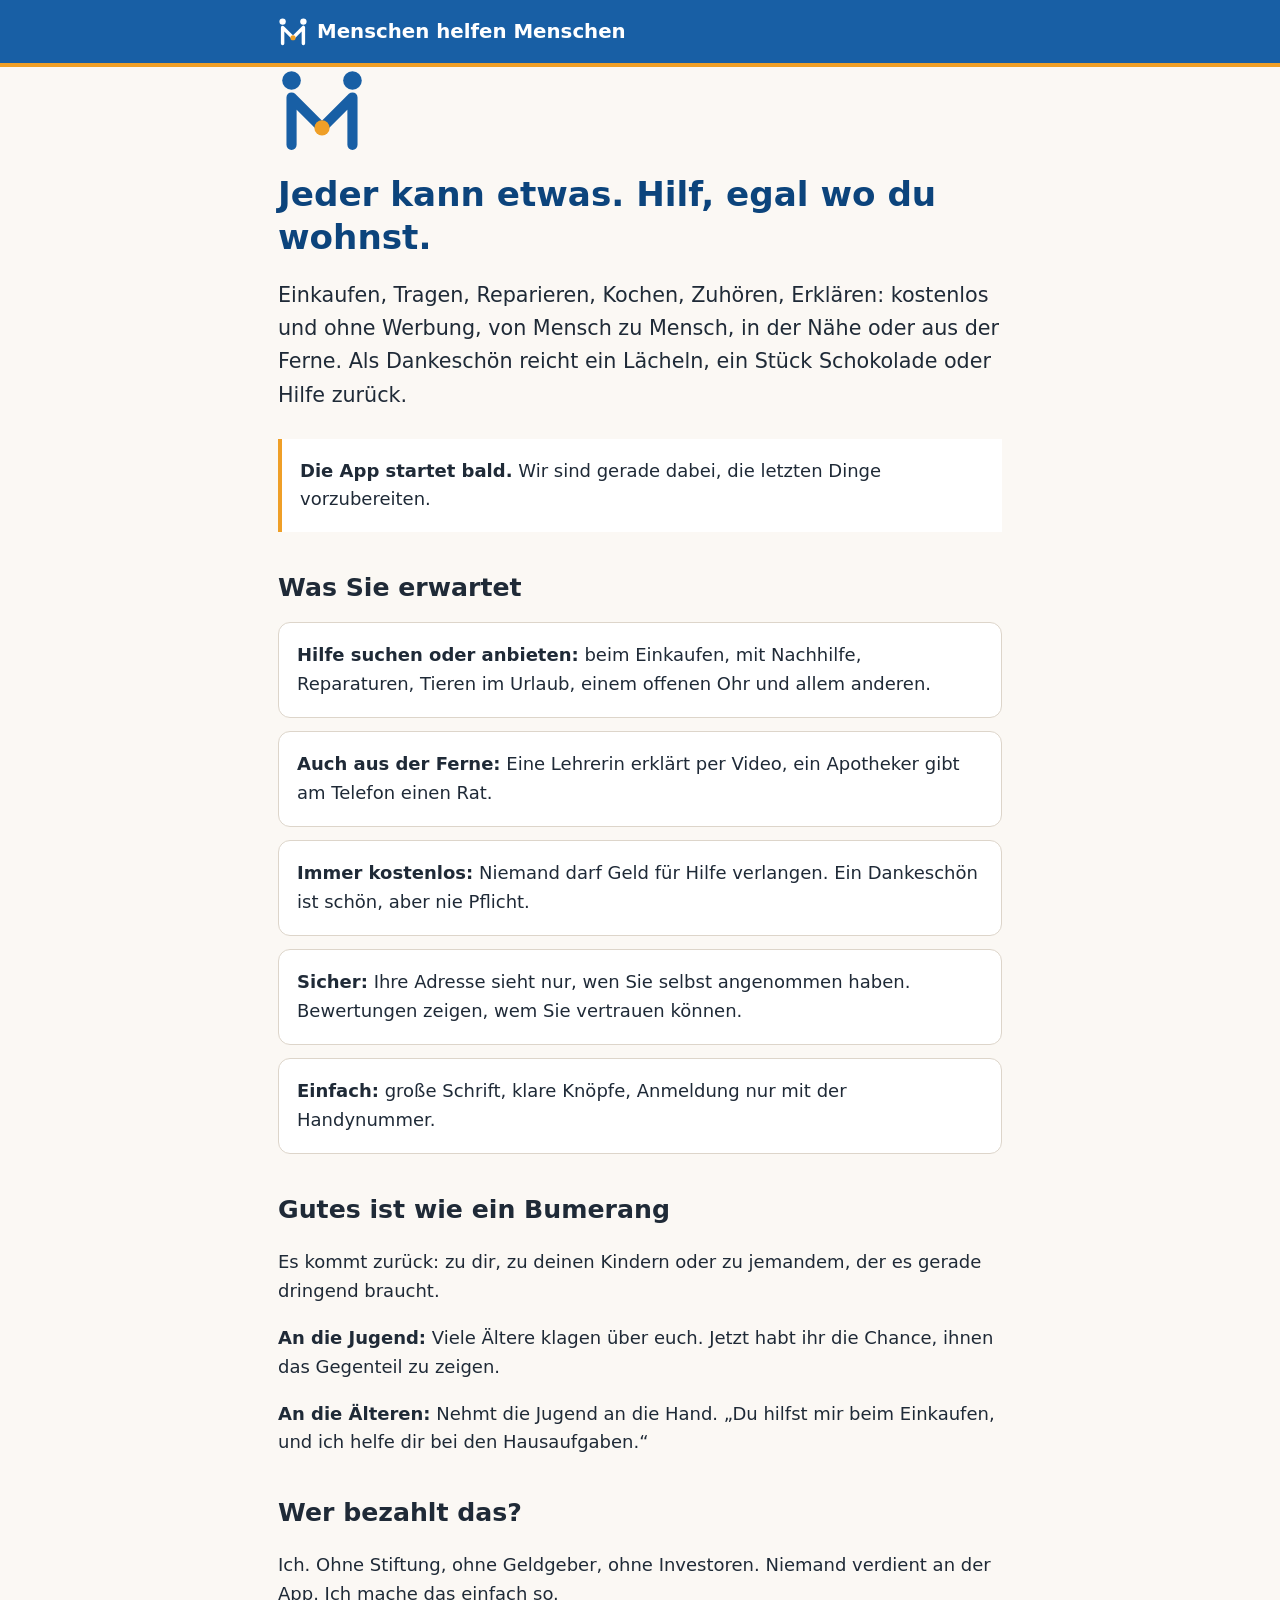
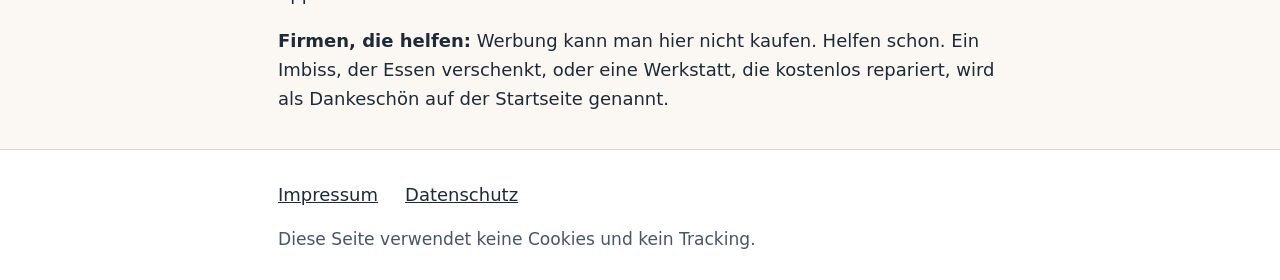
==== index.html @ de717355 "Startseite „Bald geht's los“ für mhm-app.de mit Impressum und Datenschutz Co-Authored-By: Claude Opu" ====
<!doctype html>
<html lang="de">
<head>
  <meta charset="utf-8">
  <meta name="viewport" content="width=device-width, initial-scale=1">
  <title>Menschen helfen Menschen – bald für Sie da</title>
  <meta name="description" content="Menschen helfen Menschen: kostenlos, ohne Werbung, von Mensch zu Mensch. In der Nähe oder aus der Ferne, in ganz Deutschland. Die App startet bald.">
  <meta name="theme-color" content="#185fa5">
  <link rel="icon" href="icon.svg" type="image/svg+xml">
  <link rel="stylesheet" href="style.css">
</head>
<body>
  <header class="kopf">
    <div class="innen">
      <a class="marke" href="./">
        <svg width="30" height="30" viewBox="6 6 52 52" aria-hidden="true"><path d="M14 52V24l18 18 18-18v28" fill="none" stroke="#fff" stroke-width="6" stroke-linecap="round" stroke-linejoin="round"/><circle cx="14" cy="14" r="5.5" fill="#fff"/><circle cx="50" cy="14" r="5.5" fill="#fff"/><circle cx="32" cy="42" r="4.5" fill="#ef9f27"/></svg>
        Menschen helfen Menschen
      </a>
    </div>
  </header>

  <main class="innen">
    <svg class="zeichen" width="88" height="88" viewBox="6 6 52 52" aria-hidden="true"><path d="M14 52V24l18 18 18-18v28" fill="none" stroke="#185fa5" stroke-width="6" stroke-linecap="round" stroke-linejoin="round"/><circle cx="14" cy="14" r="5.5" fill="#185fa5"/><circle cx="50" cy="14" r="5.5" fill="#185fa5"/><circle cx="32" cy="42" r="4.5" fill="#ef9f27"/></svg>
    <h1>Jeder kann etwas. Hilf, egal wo du wohnst.</h1>
    <p class="gross">Einkaufen, Tragen, Reparieren, Kochen, Zuhören, Erklären: kostenlos und ohne Werbung, von Mensch zu Mensch, in der Nähe oder aus der Ferne. Als Dankeschön reicht ein Lächeln, ein Stück Schokolade oder Hilfe zurück.</p>

    <p class="bald"><strong>Die App startet bald.</strong> Wir sind gerade dabei, die letzten Dinge vorzubereiten.</p>

    <section aria-labelledby="was-titel">
      <h2 id="was-titel">Was Sie erwartet</h2>
      <ul class="karten">
        <li><strong>Hilfe suchen oder anbieten:</strong> beim Einkaufen, mit Nachhilfe, Reparaturen, Tieren im Urlaub, einem offenen Ohr und allem anderen.</li>
        <li><strong>Auch aus der Ferne:</strong> Eine Lehrerin erklärt per Video, ein Apotheker gibt am Telefon einen Rat.</li>
        <li><strong>Immer kostenlos:</strong> Niemand darf Geld für Hilfe verlangen. Ein Dankeschön ist schön, aber nie Pflicht.</li>
        <li><strong>Sicher:</strong> Ihre Adresse sieht nur, wen Sie selbst angenommen haben. Bewertungen zeigen, wem Sie vertrauen können.</li>
        <li><strong>Einfach:</strong> große Schrift, klare Knöpfe, Anmeldung nur mit der Handynummer.</li>
      </ul>
    </section>

    <section aria-labelledby="bumerang-titel">
      <h2 id="bumerang-titel">Gutes ist wie ein Bumerang</h2>
      <p>Es kommt zurück: zu dir, zu deinen Kindern oder zu jemandem, der es gerade dringend braucht.</p>
      <p><strong>An die Jugend:</strong> Viele Ältere klagen über euch. Jetzt habt ihr die Chance, ihnen das Gegenteil zu zeigen.</p>
      <p><strong>An die Älteren:</strong> Nehmt die Jugend an die Hand. „Du hilfst mir beim Einkaufen, und ich helfe dir bei den Hausaufgaben.“</p>
    </section>

    <section aria-labelledby="geld-titel">
      <h2 id="geld-titel">Wer bezahlt das?</h2>
      <p>Ich. Ohne Stiftung, ohne Geldgeber, ohne Investoren. Niemand verdient an der App. Ich mache das einfach so.</p>
      <p><strong>Firmen, die helfen:</strong> Werbung kann man hier nicht kaufen. Helfen schon. Ein Imbiss, der Essen verschenkt, oder eine Werkstatt, die kostenlos repariert, wird als Dankeschön auf der Startseite genannt.</p>
    </section>
  </main>

  <footer class="fuss">
    <div class="innen">
      <nav aria-label="Rechtliches">
        <a href="impressum.html">Impressum</a>
        <a href="datenschutz.html">Datenschutz</a>
      </nav>
      <p>Diese Seite verwendet keine Cookies und kein Tracking.</p>
    </div>
  </footer>
</body>
</html>
---- style.css ----
:root {
  --brand: #185fa5;
  --brand-dark: #0c447c;
  --accent: #ef9f27;
  --ink: #1f2a37;
  --ink-muted: #475569;
  --page: #fbf8f4;
  --surface: #ffffff;
  --line: #ddd5ca;
}
* { box-sizing: border-box; }
html { font-size: 18px; }
body {
  margin: 0;
  background: var(--page);
  color: var(--ink);
  font-family: system-ui, -apple-system, "Segoe UI", Roboto, Arial, sans-serif;
  line-height: 1.6;
}
.innen { max-width: 42rem; margin: 0 auto; padding: 0 16px; }
.kopf { background: var(--brand); border-bottom: 4px solid var(--accent); }
.kopf .innen { display: flex; align-items: center; min-height: 3.5rem; }
.marke {
  display: inline-flex; align-items: center; gap: 0.5rem; min-height: 44px;
  color: #fff; font-weight: 600; font-size: 1.1rem; text-decoration: none;
}
.marke:focus-visible { outline: 3px solid #fff; outline-offset: 2px; }
main { padding-top: 2rem; padding-bottom: 2rem; }
.zeichen { display: block; margin-bottom: 1rem; }
h1 { color: var(--brand-dark); font-size: 1.9rem; line-height: 1.25; margin: 0 0 1rem; }
h2 { font-size: 1.4rem; margin: 2rem 0 0.75rem; }
.gross { font-size: 1.15rem; }
.bald {
  background: var(--surface); border-left: 4px solid var(--accent);
  padding: 1rem; margin: 1.5rem 0;
}
.karten { list-style: none; padding: 0; margin: 0; display: grid; gap: 0.75rem; }
.karten li { background: var(--surface); border: 1px solid var(--line); border-radius: 12px; padding: 1rem; }
a { color: var(--brand-dark); }
a:focus-visible { outline: 3px solid var(--ink); outline-offset: 2px; }
.fuss { border-top: 1px solid var(--line); background: var(--surface); margin-top: 2rem; }
.fuss .innen { padding-top: 1.25rem; padding-bottom: 1.5rem; }
.fuss nav { display: flex; flex-wrap: wrap; gap: 1.5rem; }
.fuss nav a { display: inline-flex; align-items: center; min-height: 44px; color: var(--ink); }
.fuss p { color: var(--ink-muted); font-size: 0.95rem; margin: 0.5rem 0 0; }
.recht h1 { font-size: 1.7rem; }
.recht p, .recht li { max-width: 40rem; }
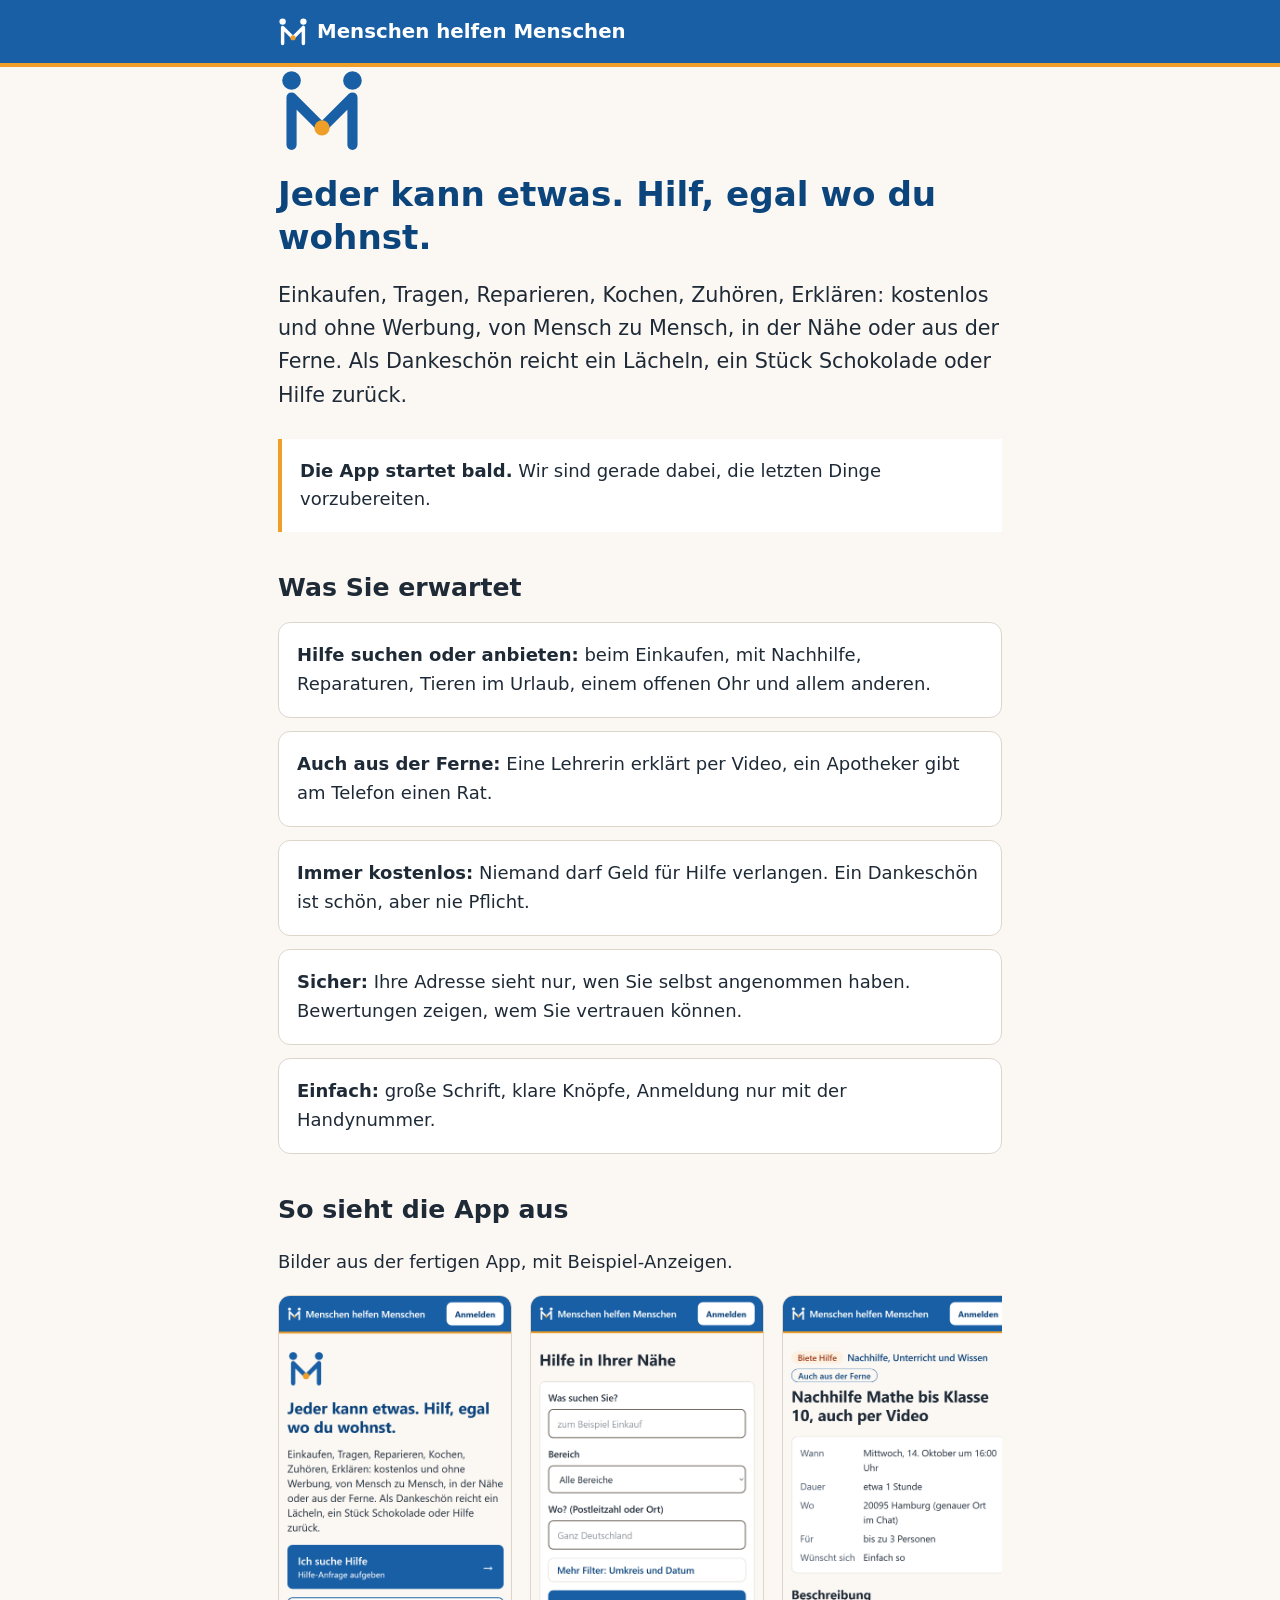
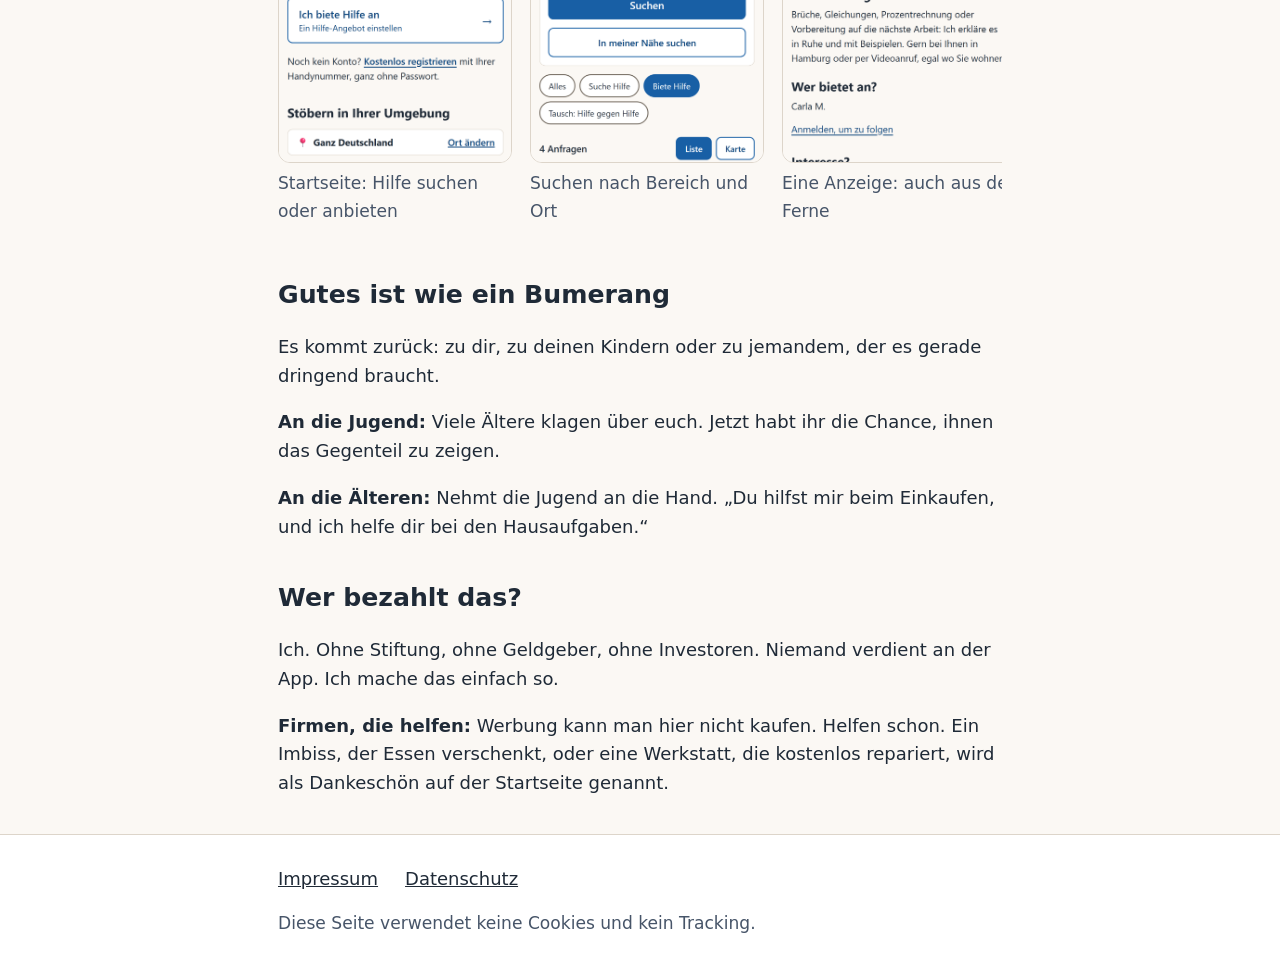
==== commit a89fbb81: "Bilder aus der App auf der Startseite Co-Authored-By: Claude Opus 5.5 <noreply@anthropic.com>" ====
--- a/index.html
+++ b/index.html
@@ -37,6 +37,18 @@
       </ul>
     </section>
 
+    <section aria-labelledby="bilder-titel">
+      <h2 id="bilder-titel">So sieht die App aus</h2>
+      <p>Bilder aus der fertigen App, mit Beispiel-Anzeigen.</p>
+      <div class="galerie" tabindex="0" role="region" aria-label="Bilder aus der App, seitlich blätterbar">
+        <figure><img src="bilder/1-start.png" width="500" height="1000" loading="lazy" alt="Startseite der App mit der Botschaft „Jeder kann etwas“ und den Knöpfen „Ich suche Hilfe“ und „Ich biete Hilfe an“"><figcaption>Startseite: Hilfe suchen oder anbieten</figcaption></figure>
+        <figure><img src="bilder/2-angebote.png" width="500" height="1500" loading="lazy" alt="Suche nach Hilfe-Angeboten mit Filtern für Bereich und Ort und einer Liste von Angeboten"><figcaption>Suchen nach Bereich und Ort</figcaption></figure>
+        <figure><img src="bilder/3-anzeige.png" width="500" height="1500" loading="lazy" alt="Anzeige „Nachhilfe Mathe bis Klasse 10, auch per Video“ mit Termin, Ort und Sicherheitshinweis"><figcaption>Eine Anzeige: auch aus der Ferne</figcaption></figure>
+        <figure><img src="bilder/4-helferin.png" width="500" height="1400" loading="lazy" alt="Profil einer Helferin, Lehrerin, mit ihren Fähigkeiten und Zeiten"><figcaption>Helferprofil mit Fähigkeiten</figcaption></figure>
+        <figure><img src="bilder/5-ueber-uns.png" width="500" height="1400" loading="lazy" alt="Seite „Über uns“ mit der Idee hinter der App"><figcaption>Über uns: die Idee dahinter</figcaption></figure>
+      </div>
+    </section>
+
     <section aria-labelledby="bumerang-titel">
       <h2 id="bumerang-titel">Gutes ist wie ein Bumerang</h2>
       <p>Es kommt zurück: zu dir, zu deinen Kindern oder zu jemandem, der es gerade dringend braucht.</p>
--- a/style.css
+++ b/style.css
@@ -45,3 +45,7 @@
 .fuss p { color: var(--ink-muted); font-size: 0.95rem; margin: 0.5rem 0 0; }
 .recht h1 { font-size: 1.7rem; }
 .recht p, .recht li { max-width: 40rem; }
+.galerie { display: flex; gap: 1rem; overflow-x: auto; padding-bottom: 0.75rem; scroll-snap-type: x mandatory; }
+.galerie figure { flex: 0 0 13rem; margin: 0; scroll-snap-align: start; }
+.galerie img { width: 100%; height: 26rem; object-fit: cover; object-position: top; border: 1px solid var(--line); border-radius: 12px; background: var(--surface); display: block; }
+.galerie figcaption { font-size: 0.95rem; color: var(--ink-muted); margin-top: 0.4rem; }
